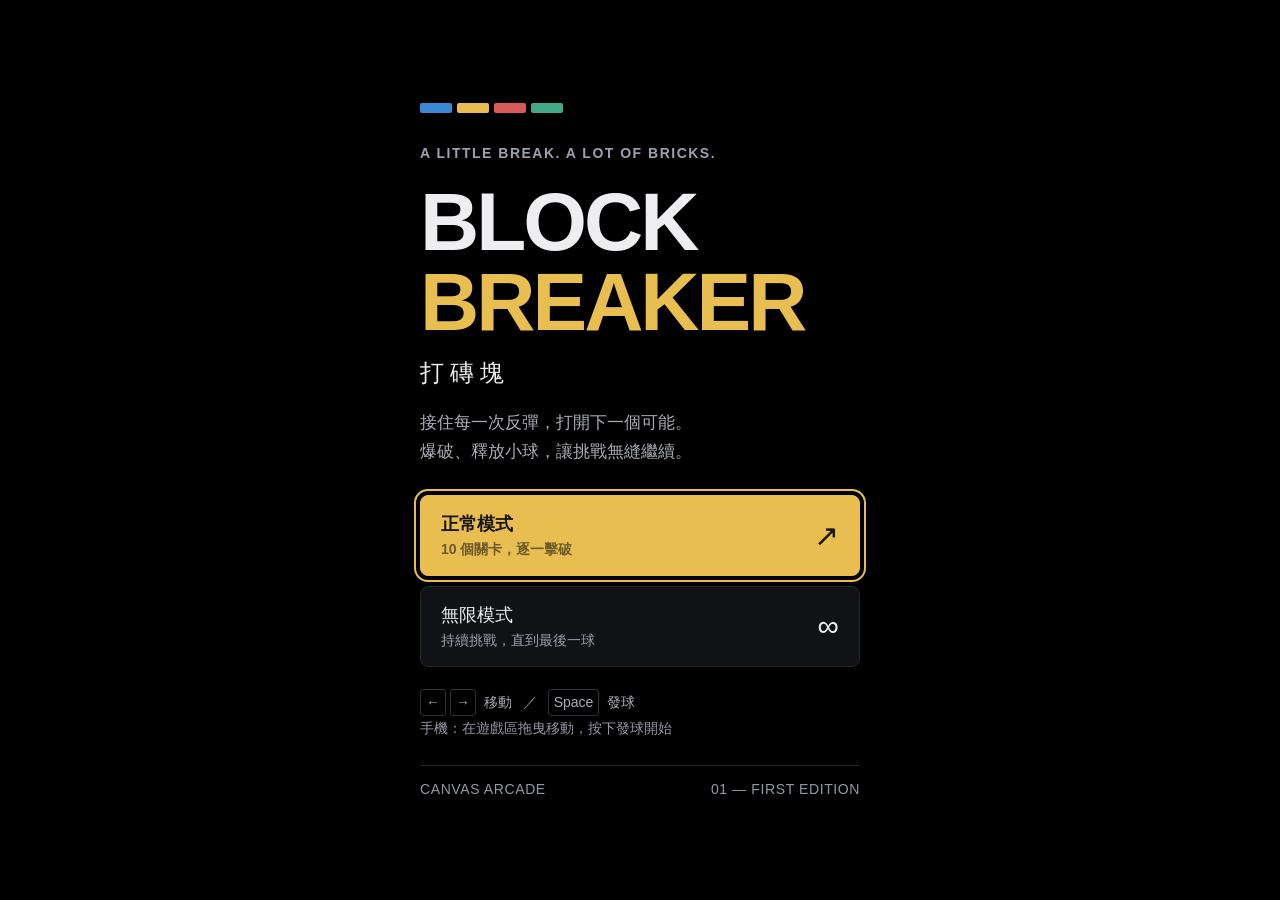
==== index.html @ 672cda95 "first commit" ====
<!doctype html>
<html lang="zh-Hant">
<head>
  <meta charset="utf-8">
  <meta name="viewport" content="width=device-width, initial-scale=1, viewport-fit=cover">
  <meta name="theme-color" content="#000000">
  <link rel="icon" href="data:image/svg+xml,%3Csvg xmlns='http://www.w3.org/2000/svg' viewBox='0 0 32 32'%3E%3Cpath fill='%233989D4' d='M2 5h12v9H2z'/%3E%3Cpath fill='%23E8BE50' d='M18 5h12v9H18z'/%3E%3Cpath fill='%23D85B59' d='M2 18h12v9H2z'/%3E%3Cpath fill='%2342A987' d='M18 18h12v9H18z'/%3E%3C/svg%3E">
  <title>Block Breaker｜打磚塊</title>
  <link rel="stylesheet" href="style.css">
</head>
<body>
  <main class="app">
    <section id="home" class="home" aria-labelledby="home-title">
      <div class="brand-mark" aria-hidden="true"><i></i><i></i><i></i><i></i></div>
      <p class="eyebrow">A LITTLE BREAK. A LOT OF BRICKS.</p>
      <h1 id="home-title">BLOCK<br><span>BREAKER</span><b>打磚塊</b></h1>
      <p class="intro">接住每一次反彈，打開下一個可能。<br>爆破、釋放小球，讓挑戰無縫繼續。</p>
      <div class="mode-buttons">
        <button id="normal-mode" class="mode primary"><span>正常模式<small>10 個關卡，逐一擊破</small></span><span aria-hidden="true">↗</span></button>
        <button id="infinite-mode" class="mode"><span>無限模式<small>持續挑戰，直到最後一球</small></span><span aria-hidden="true">∞</span></button>
      </div>
      <p class="home-controls"><kbd>←</kbd><kbd>→</kbd> 移動 <span>／</span> <kbd>Space</kbd> 發球<br><span class="touch-hint">手機：在遊戲區拖曳移動，按下發球開始</span></p>
      <div class="home-footer"><span>CANVAS ARCADE</span><span>01 — FIRST EDITION</span></div>
    </section>

    <section id="game-screen" class="game-screen" hidden aria-label="遊戲">
      <header class="game-header">
        <div class="wordmark">BLOCK BREAKER<span id="mode-label">正常模式</span></div>
        <button id="pause-button" class="icon-button" aria-label="暫停遊戲" title="暫停（Esc）">Ⅱ</button>
      </header>
      <div class="hud" aria-live="off">
        <div><span class="hud-label">關卡</span><strong id="level-value">01 <small>/ 10</small></strong></div>
        <div class="score-cell"><span class="hud-label">分數</span><strong id="score-value">000000</strong></div>
        <div class="lives-cell"><span class="hud-label">生命</span><strong id="lives-value" aria-label="3 條生命">● ● ●</strong></div>
      </div>
      <div id="board-wrap" class="board-wrap">
        <canvas id="game-canvas" width="480" height="640" tabindex="0" aria-label="打磚塊遊戲區。方向鍵移動、空白鍵發球、Esc 暫停；觸控拖曳移動。"></canvas>
        <div id="overlay" class="overlay" hidden>
          <div class="dialog" role="dialog" aria-modal="true" aria-labelledby="dialog-title" aria-describedby="dialog-description">
            <p id="dialog-tag" class="eyebrow">TAKE A BREATH</p>
            <h2 id="dialog-title">遊戲暫停</h2>
            <p id="dialog-description"></p>
            <dl id="result-stats" class="result-stats" hidden></dl>
            <div id="dialog-actions" class="dialog-actions"></div>
          </div>
        </div>
      </div>
      <footer class="game-footer">
        <div id="effects" class="effects" aria-label="生效中的道具"><span>準備好下一次反彈</span></div>
        <button id="launch-button" class="launch-button">發球 <span>SPACE ↗</span></button>
      </footer>
      <p id="status" class="sr-only" role="status" aria-live="polite"></p>
    </section>
  </main>
  <!-- Classic scripts support both file:// and HTTP. Keep dependency order. -->
  <script defer src="js/config.js"></script>
  <script defer src="js/levels.js"></script>
  <script defer src="js/powerups.js"></script>
  <script defer src="js/bricks.js"></script>
  <script defer src="js/physics.js"></script>
  <script defer src="js/game.js"></script>
  <script defer src="js/renderer.js"></script>
  <script defer src="js/input.js"></script>
  <script defer src="js/ui.js"></script>
  <script defer src="js/main.js"></script>
</body>
</html>
---- style.css ----
:root {
  color-scheme: dark; font-family: "Segoe UI", "Noto Sans TC", Arial, sans-serif;
  color: #eeeef0; background: #000; --muted: #9ba1ad; --line: #25272c; --yellow: #e8be50;
  /* Adjust the overall interface here. Canvas text lives in CONFIG.visuals.fonts. */
  --font-scale: 1;
  --font-small: calc(14px * var(--font-scale));
  --font-body: calc(17px * var(--font-scale));
  --font-button: calc(18px * var(--font-scale));
  --font-brand: calc(18px * var(--font-scale));
  --font-hud: calc(30px * var(--font-scale));
  --font-hud-secondary: calc(18px * var(--font-scale));
  --font-hud-compact: calc(24px * var(--font-scale));
  --font-dialog-title: calc(32px * var(--font-scale));
  --font-home-title: clamp(calc(56px * var(--font-scale)), calc(10vw * var(--font-scale)), calc(82px * var(--font-scale)));
}
* { box-sizing: border-box; }
body { margin: 0; overflow: hidden; overscroll-behavior: none; }
button { font: inherit; color: inherit; cursor: pointer; border: 1px solid var(--line); background: #111216; border-radius: 8px; transition: background .16s, border-color .16s; }
button:hover { background: #1d1f25; border-color: #555b68; }
button:focus-visible, canvas:focus-visible { outline: 2px solid var(--yellow); outline-offset: 4px; }
button:disabled { cursor: default; opacity: .45; }
button[hidden], [hidden] { display: none !important; }
.app { height: 100vh; height: 100dvh; display: grid; place-items: center; padding: max(16px, env(safe-area-inset-top)) max(16px, env(safe-area-inset-right)) max(16px, env(safe-area-inset-bottom)) max(16px, env(safe-area-inset-left)); }
.home { width: min(440px, 100%); }
.brand-mark { display: flex; gap: 5px; margin-bottom: 32px; }
.brand-mark i { height: 10px; width: 32px; border-radius: 2px; background: #3989d4; }
.brand-mark i:nth-child(2) { background: #e8be50; }
.brand-mark i:nth-child(3) { background: #d85b59; }
.brand-mark i:nth-child(4) { background: #42a987; }
.eyebrow { color: var(--muted); font-size: var(--font-small); letter-spacing: 1.5px; font-weight: 600; margin: 0; }
h1 { font-size: var(--font-home-title); letter-spacing: -3px; line-height: .98; font-weight: 800; margin: 21px 0 25px; }
h1 > span { color: var(--yellow); }
h1 > b { display: block; font-size: var(--font-hud-compact); font-weight: 500; letter-spacing: 6px; margin-top: 18px; }
.intro { color: #a9adb5; font-size: var(--font-body); line-height: 1.7; margin: 0 0 28px; }
.mode-buttons { display: grid; gap: 10px; }
.mode { display: flex; align-items: center; justify-content: space-between; padding: 16px 20px; text-align: left; font-size: var(--font-button); }
.mode small { display: block; font-size: var(--font-small); color: var(--muted); margin-top: 5px; }
.mode > span:last-child { font-size: var(--font-hud); font-weight: 400; }
.primary { background: var(--yellow); color: #17140c; border-color: var(--yellow); font-weight: 650; }
.primary:hover { background: #f0ca64; border-color: #f0ca64; }
.primary small { color: #6b5a2e; }
.home-controls { color: #a9adb5; line-height: 1.8; font-size: var(--font-small); margin: 22px 0 0; }
.home-controls > span { color: #9299a5; margin: 0 7px; }
.home-controls .touch-hint { margin: 0; }
kbd { display: inline-block; min-width: 26px; padding: 0 5px; text-align: center; font-size: var(--font-small); font-family: inherit; border: 1px solid #2e3138; border-radius: 3px; margin-right: 4px; }
.home-footer { border-top: 1px solid var(--line); padding-top: 15px; margin-top: 24px; display: flex; justify-content: space-between; gap: 8px; color: #9299a5; font-size: var(--font-small); letter-spacing: .6px; }
.game-screen { width: min(480px, 100%, calc((100dvh - 236px - env(safe-area-inset-top) - env(safe-area-inset-bottom)) * .75)); container-type: inline-size; }
.game-header { height: 44px; display: flex; justify-content: space-between; align-items: center; gap: 10px; margin-bottom: 14px; }
.wordmark { font-size: var(--font-brand); letter-spacing: 1px; font-weight: 750; }
.wordmark span { font-size: var(--font-small); letter-spacing: 0; font-weight: 400; color: var(--muted); margin-left: 10px; }
.icon-button { flex: 0 0 42px; width: 42px; height: 42px; font-size: var(--font-hud-compact); }
.hud { display: grid; grid-template-columns: auto minmax(0, 1fr) auto; gap: 12px; margin-bottom: 14px; }
.hud-label { font-size: var(--font-small); display: block; color: var(--muted); margin-bottom: 6px; }
.hud strong { font-size: var(--font-hud); font-variant-numeric: tabular-nums; font-weight: 550; letter-spacing: .3px; white-space: nowrap; }
.hud small { font-size: var(--font-hud-secondary); color: #949ba7; font-weight: 400; }
.score-cell { text-align: center; }
.lives-cell { text-align: right; }
.lives-cell strong { color: var(--yellow); font-size: var(--font-hud-secondary); letter-spacing: 1px; line-height: 36px; }
.board-wrap { width: 100%; aspect-ratio: 3 / 4; position: relative; border: 1px solid var(--line); border-radius: 10px; overflow: hidden; background: #000; }
canvas { width: 100%; height: 100%; display: block; touch-action: none; }
.game-footer { display: flex; align-items: center; justify-content: space-between; min-height: 64px; gap: 8px; }
.effects { display: flex; align-items: center; flex-wrap: wrap; gap: 5px; color: #a0a7b3; font-size: var(--font-small); }
.effect-chip { border: 1px solid #303844; padding: 4px 6px; border-radius: 4px; color: #b7cbdc; font-variant-numeric: tabular-nums; }
.effect-chip.negative { color: #dfa3a0; border-color: #493130; }
.launch-button { padding: 10px 14px; background: var(--yellow); color: #17140c; border-color: var(--yellow); font-size: var(--font-button); white-space: nowrap; }
.launch-button:hover { background: #f0ca64; }
.launch-button span { font-size: var(--font-small); margin-left: 8px; color: #6b5a2e; }
.overlay { position: absolute; inset: 0; background: #000c; display: grid; place-items: center; padding: 20px; }
.dialog { width: min(360px, 100%); max-height: 100%; overflow-y: auto; text-align: center; padding: 25px 22px; border: 1px solid #35383f; border-radius: 12px; background: #0c0d10; }
.dialog .eyebrow { font-size: var(--font-small); letter-spacing: 1.5px; }
.dialog h2 { font-size: var(--font-dialog-title); font-weight: 550; margin: 16px 0 12px; }
.dialog > p:not(.eyebrow) { color: #a3aab5; font-size: var(--font-body); line-height: 1.6; }
.dialog-actions { display: grid; gap: 8px; margin-top: 22px; }
.dialog-actions button { padding: 11px; font-size: var(--font-button); }
.result-stats { margin: 23px 0; text-align: left; display: grid; grid-template-columns: 1fr auto; gap: 13px; font-size: var(--font-body); }
.result-stats dt { color: #8e95a0; }
.result-stats dd { margin: 0; font-variant-numeric: tabular-nums; }
.sr-only { position: absolute; width: 1px; height: 1px; padding: 0; margin: -1px; overflow: hidden; clip: rect(0,0,0,0); white-space: nowrap; border: 0; }
@media (max-height: 720px) { .brand-mark { margin-bottom: 12px; } h1 { font-size: calc(56px * var(--font-scale)); margin: 12px 0 16px; } h1 > b { margin-top: 12px; } .intro { margin-bottom: 14px; } .mode { padding: 10px 14px; } .home-controls { margin-top: 12px; } .home-footer { margin-top: 12px; padding-top: 10px; } }
@media (max-width: 400px) { .app { padding-left: 12px; padding-right: 12px; } }
@container (max-width: 350px) {
  .wordmark { font-size: calc(16px * var(--font-scale)); letter-spacing: .6px; }
  .wordmark span { display: block; margin: 3px 0 0; }
  .hud { gap: 8px; }
  .hud strong { font-size: var(--font-hud-compact); }
  .hud small { font-size: calc(16px * var(--font-scale)); }
  .lives-cell strong { font-size: calc(16px * var(--font-scale)); letter-spacing: 0; line-height: 29px; }
  .launch-button span { display: none; }
  .overlay { position: fixed; z-index: 10; inset: 12px; padding: 10px; }
  .dialog { padding: 16px; }
}
@media (max-height: 520px) {
  .home { max-width: 560px; }
  .brand-mark, .home-footer, .intro, .home-controls { display: none; }
  .mode-buttons { grid-template-columns: 1fr 1fr; }
  .dialog { padding: 12px; }
  .dialog-actions { margin-top: 12px; gap: 6px; }
  .dialog-actions button { padding: 8px; }
  .dialog h2 { margin: 8px 0; }
  .result-stats { margin: 12px 0; gap: 6px; }
}
@media (max-height: 520px) and (orientation: landscape) {
  .game-screen { width: min(740px, 100%); display: grid; grid-template-columns: minmax(0, 1fr) calc((100dvh - 64px) * .75); grid-template-rows: auto 1fr auto; gap: 16px 24px; }
  .game-header { grid-column: 1; margin-bottom: 0; }
  .hud { grid-column: 1; align-self: start; margin-bottom: 0; }
  .board-wrap { grid-column: 2; grid-row: 1 / 4; }
  .game-footer { grid-column: 1; align-self: end; }
  .wordmark span { display: block; margin: 3px 0 0; }
  .overlay { position: fixed; z-index: 10; inset: 12px; }
}
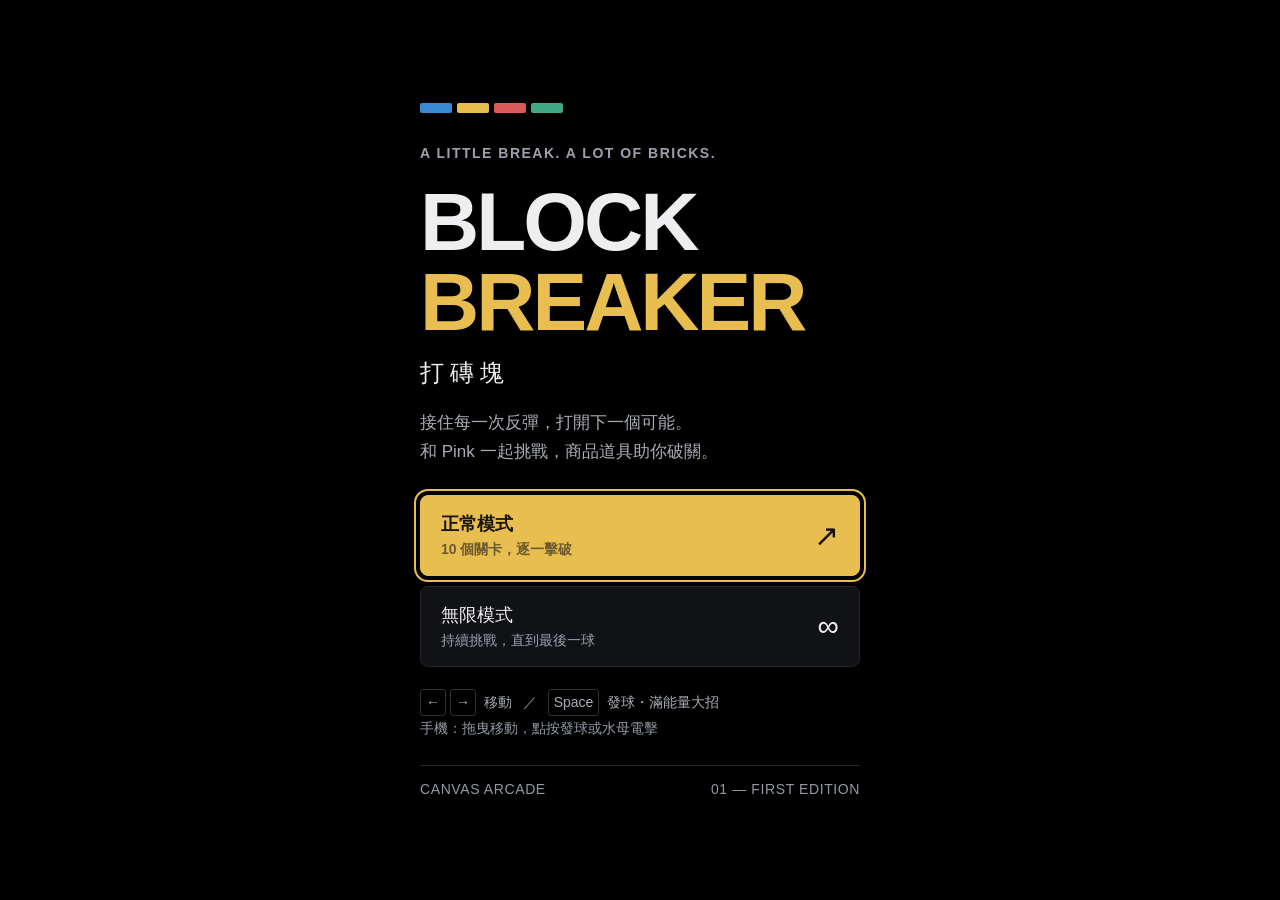
==== commit 9e36fbcf: "公司版本" ====
--- a/index.html
+++ b/index.html
@@ -14,12 +14,12 @@
       <div class="brand-mark" aria-hidden="true"><i></i><i></i><i></i><i></i></div>
       <p class="eyebrow">A LITTLE BREAK. A LOT OF BRICKS.</p>
       <h1 id="home-title">BLOCK<br><span>BREAKER</span><b>打磚塊</b></h1>
-      <p class="intro">接住每一次反彈，打開下一個可能。<br>爆破、釋放小球，讓挑戰無縫繼續。</p>
+      <p class="intro">接住每一次反彈，打開下一個可能。<br>和 Pink 一起挑戰，商品道具助你破關。</p>
       <div class="mode-buttons">
         <button id="normal-mode" class="mode primary"><span>正常模式<small>10 個關卡，逐一擊破</small></span><span aria-hidden="true">↗</span></button>
         <button id="infinite-mode" class="mode"><span>無限模式<small>持續挑戰，直到最後一球</small></span><span aria-hidden="true">∞</span></button>
       </div>
-      <p class="home-controls"><kbd>←</kbd><kbd>→</kbd> 移動 <span>／</span> <kbd>Space</kbd> 發球<br><span class="touch-hint">手機：在遊戲區拖曳移動，按下發球開始</span></p>
+      <p class="home-controls"><kbd>←</kbd><kbd>→</kbd> 移動 <span>／</span> <kbd>Space</kbd> 發球・滿能量大招<br><span class="touch-hint">手機：拖曳移動，點按發球或水母電擊</span></p>
       <div class="home-footer"><span>CANVAS ARCADE</span><span>01 — FIRST EDITION</span></div>
     </section>
 
@@ -33,8 +33,10 @@
         <div class="score-cell"><span class="hud-label">分數</span><strong id="score-value">000000</strong></div>
         <div class="lives-cell"><span class="hud-label">生命</span><strong id="lives-value" aria-label="3 條生命">● ● ●</strong></div>
       </div>
+      <div class="play-layout">
       <div id="board-wrap" class="board-wrap">
-        <canvas id="game-canvas" width="480" height="640" tabindex="0" aria-label="打磚塊遊戲區。方向鍵移動、空白鍵發球、Esc 暫停；觸控拖曳移動。"></canvas>
+        <canvas id="game-canvas" width="480" height="640" tabindex="0" aria-label="打磚塊遊戲區。方向鍵移動、空白鍵發球或滿能量時發動水母電擊、Esc 暫停；觸控拖曳移動。"></canvas>
+        <div id="pickup-toast" class="pickup-toast" hidden aria-hidden="true"><span id="pickup-text"></span></div>
         <div id="overlay" class="overlay" hidden>
           <div class="dialog" role="dialog" aria-modal="true" aria-labelledby="dialog-title" aria-describedby="dialog-description">
             <p id="dialog-tag" class="eyebrow">TAKE A BREATH</p>
@@ -42,8 +44,25 @@
             <p id="dialog-description"></p>
             <dl id="result-stats" class="result-stats" hidden></dl>
             <div id="dialog-actions" class="dialog-actions"></div>
+            <a id="result-product-link" class="result-product-link primary" href="products.html" target="_blank" rel="noopener noreferrer" title="另開分頁查看商品與遊戲效果" hidden>了解這些獎勵道具</a>
           </div>
         </div>
+      </div>
+      <aside id="companion" class="companion" data-mood="idle" aria-label="Pink 水母應援區">
+        <div class="companion-heading"><span class="companion-dot" aria-hidden="true"></span>應援夥伴 <strong>PINK</strong></div>
+        <div class="companion-stage" aria-hidden="true">
+          <div class="companion-halo"></div>
+          <div class="companion-float"><img id="companion-image" class="companion-image" src="assets/pink/pink-idle.png" alt="" width="1024" height="1024" draggable="false"></div>
+          <span class="companion-spark spark-one">✦</span><span class="companion-spark spark-two">✦</span>
+        </div>
+        <div class="companion-copy"><p id="companion-message" class="companion-message">準備好了嗎？一起加油！</p><p class="companion-caption">每一次反彈，都陪著你。</p></div>
+        <div class="ultimate-panel">
+          <div class="energy-heading"><span class="energy-label">水母能量</span><strong id="energy-value">0 / 25</strong></div>
+          <div id="energy-meter" class="energy-meter" role="progressbar" aria-label="水母大招能量" aria-valuemin="0" aria-valuemax="25" aria-valuenow="0"><span id="energy-fill" class="energy-fill"></span></div>
+          <p id="ultimate-status" class="ultimate-status">回擊＋1・商品＋5</p>
+          <button id="ultimate-button" class="ultimate-button" disabled><span>水母電擊</span><small class="ultimate-key">SPACE</small></button>
+        </div>
+      </aside>
       </div>
       <footer class="game-footer">
         <div id="effects" class="effects" aria-label="生效中的道具"><span>準備好下一次反彈</span></div>
@@ -53,14 +72,17 @@
     </section>
   </main>
   <!-- Classic scripts support both file:// and HTTP. Keep dependency order. -->
+  <script defer src="js/control-selection.js"></script>
   <script defer src="js/config.js"></script>
   <script defer src="js/levels.js"></script>
   <script defer src="js/powerups.js"></script>
   <script defer src="js/bricks.js"></script>
   <script defer src="js/physics.js"></script>
+  <script defer src="js/ultimate.js"></script>
   <script defer src="js/game.js"></script>
   <script defer src="js/renderer.js"></script>
   <script defer src="js/input.js"></script>
+  <script defer src="js/companion.js"></script>
   <script defer src="js/ui.js"></script>
   <script defer src="js/main.js"></script>
 </body>
--- a/style.css
+++ b/style.css
@@ -15,9 +15,10 @@
 }
 * { box-sizing: border-box; }
 body { margin: 0; overflow: hidden; overscroll-behavior: none; }
-button { font: inherit; color: inherit; cursor: pointer; border: 1px solid var(--line); background: #111216; border-radius: 8px; transition: background .16s, border-color .16s; }
-button:hover { background: #1d1f25; border-color: #555b68; }
-button:focus-visible, canvas:focus-visible { outline: 2px solid var(--yellow); outline-offset: 4px; }
+button { font: inherit; color: inherit; cursor: pointer; border: 1px solid var(--line); background: #111216; border-radius: 8px; }
+/* Focus is the single selection shared by mouse, touch and keyboard. */
+button:not(:disabled):focus, .dialog-actions .result-product-link:focus { background: var(--yellow); color: #17140c; border-color: var(--yellow); }
+button:focus-visible, canvas:focus-visible, .result-product-link:focus-visible { outline: 2px solid var(--yellow); outline-offset: 4px; }
 button:disabled { cursor: default; opacity: .45; }
 button[hidden], [hidden] { display: none !important; }
 .app { height: 100vh; height: 100dvh; display: grid; place-items: center; padding: max(16px, env(safe-area-inset-top)) max(16px, env(safe-area-inset-right)) max(16px, env(safe-area-inset-bottom)) max(16px, env(safe-area-inset-left)); }
@@ -36,15 +37,48 @@
 .mode { display: flex; align-items: center; justify-content: space-between; padding: 16px 20px; text-align: left; font-size: var(--font-button); }
 .mode small { display: block; font-size: var(--font-small); color: var(--muted); margin-top: 5px; }
 .mode > span:last-child { font-size: var(--font-hud); font-weight: 400; }
-.primary { background: var(--yellow); color: #17140c; border-color: var(--yellow); font-weight: 650; }
-.primary:hover { background: #f0ca64; border-color: #f0ca64; }
-.primary small { color: #6b5a2e; }
+.primary { font-weight: 650; }
+.mode:focus small { color: #6b5a2e; }
 .home-controls { color: #a9adb5; line-height: 1.8; font-size: var(--font-small); margin: 22px 0 0; }
 .home-controls > span { color: #9299a5; margin: 0 7px; }
 .home-controls .touch-hint { margin: 0; }
 kbd { display: inline-block; min-width: 26px; padding: 0 5px; text-align: center; font-size: var(--font-small); font-family: inherit; border: 1px solid #2e3138; border-radius: 3px; margin-right: 4px; }
 .home-footer { border-top: 1px solid var(--line); padding-top: 15px; margin-top: 24px; display: flex; justify-content: space-between; gap: 8px; color: #9299a5; font-size: var(--font-small); letter-spacing: .6px; }
-.game-screen { width: min(480px, 100%, calc((100dvh - 236px - env(safe-area-inset-top) - env(safe-area-inset-bottom)) * .75)); container-type: inline-size; }
+.game-screen { width: min(740px, 100%, calc((100dvh - 236px - env(safe-area-inset-top) - env(safe-area-inset-bottom)) * .75 + 240px)); container-type: inline-size; }
+.game-screen > .game-header, .game-screen > .hud, .game-screen > .game-footer { width: calc(100% - 240px); }
+.play-layout { display: grid; grid-template-columns: minmax(0, 1fr) 220px; gap: 20px; align-items: center; }
+.companion { position: relative; padding: 24px 12px; border: 1px solid #422736; border-radius: 18px; background: linear-gradient(160deg, #23121e, #100e17 75%); text-align: center; }
+.companion-heading { color: #e9b8d0; font-size: 12px; letter-spacing: 1px; }
+.companion-heading strong { margin-left: 8px; font-weight: 600; }
+.companion-dot { display: inline-block; width: 6px; height: 6px; margin-right: 6px; border-radius: 50%; background: #ff88bd; box-shadow: 0 0 10px #ff88bd66; }
+.companion-stage { position: relative; margin: 20px -4px 12px; aspect-ratio: 1; }
+.companion-halo { position: absolute; inset: 10%; border-radius: 50%; background: radial-gradient(circle, #fd64aa26, #fd64aa00 70%); }
+.companion-float { position: relative; width: 100%; height: 100%; animation: pink-float 3.6s ease-in-out infinite; }
+.companion-image { display: block; width: 100%; height: 100%; object-fit: contain; user-select: none; -webkit-user-drag: none; }
+.companion-message { min-height: 3em; margin: 0; color: #ffe4ef; font-size: 16px; line-height: 1.6; text-wrap: balance; }
+.companion-caption { margin: 12px 0 0; color: #b99bab; font-size: 12px; line-height: 1.6; }
+.companion-spark { position: absolute; color: #ffcbdc; opacity: 0; pointer-events: none; }
+.spark-one { top: 8%; left: 8%; font-size: 24px; }
+.spark-two { top: 26%; right: 4%; font-size: 16px; }
+.companion[data-mood="cheer"] .companion-image { animation: pink-cheer .65s ease-in-out 2; }
+.companion[data-mood="cheer"] .companion-spark { animation: pink-spark 1.2s ease-in-out infinite; }
+.companion[data-mood="cheer"] .spark-two { animation-delay: .3s; }
+.companion[data-mood="oops"] .companion-image { animation: pink-oops .65s ease-out; }
+.companion[data-paused="true"] *, .companion[data-paused="true"] *::before { animation-play-state: paused !important; }
+@keyframes pink-float { 0%, 100% { transform: translateY(3px); } 50% { transform: translateY(-5px); } }
+@keyframes pink-cheer { 0%, 100% { transform: translateY(0) rotate(0); } 35% { transform: translateY(-10px) rotate(-4deg); } 70% { transform: translateY(-4px) rotate(4deg); } }
+@keyframes pink-oops { 0%, 100% { transform: translateX(0); } 25% { transform: translateX(-5px) rotate(-3deg); } 55% { transform: translateX(5px) rotate(3deg); } }
+@keyframes pink-spark { 0%, 100% { opacity: 0; transform: scale(.6); } 45% { opacity: .85; transform: scale(1); } }
+@media (prefers-reduced-motion: reduce) { .companion * { animation: none !important; } }
+@media (max-width: 620px) {
+  .game-screen { width: min(480px, 100%, calc((100dvh - 312px - env(safe-area-inset-top) - env(safe-area-inset-bottom)) * .75)); }
+  .game-screen > .game-header, .game-screen > .hud, .game-screen > .game-footer { width: 100%; }
+  .play-layout { display: flex; flex-direction: column-reverse; gap: 12px; }
+  .companion { display: flex; align-items: center; width: 100%; height: 64px; padding: 4px 10px; border-radius: 10px; gap: 8px; text-align: left; }
+  .companion-heading, .companion-caption { display: none; }
+  .companion-stage { flex: 0 0 56px; height: 56px; margin: 0; }
+  .companion-message { min-height: 0; font-size: 13px; }
+}
 .game-header { height: 44px; display: flex; justify-content: space-between; align-items: center; gap: 10px; margin-bottom: 14px; }
 .wordmark { font-size: var(--font-brand); letter-spacing: 1px; font-weight: 750; }
 .wordmark span { font-size: var(--font-small); letter-spacing: 0; font-weight: 400; color: var(--muted); margin-left: 10px; }
@@ -62,16 +96,20 @@
 .effects { display: flex; align-items: center; flex-wrap: wrap; gap: 5px; color: #a0a7b3; font-size: var(--font-small); }
 .effect-chip { border: 1px solid #303844; padding: 4px 6px; border-radius: 4px; color: #b7cbdc; font-variant-numeric: tabular-nums; }
 .effect-chip.negative { color: #dfa3a0; border-color: #493130; }
-.launch-button { padding: 10px 14px; background: var(--yellow); color: #17140c; border-color: var(--yellow); font-size: var(--font-button); white-space: nowrap; }
-.launch-button:hover { background: #f0ca64; }
-.launch-button span { font-size: var(--font-small); margin-left: 8px; color: #6b5a2e; }
+.launch-button { padding: 10px 14px; font-size: var(--font-button); white-space: nowrap; }
+.launch-button span { font-size: var(--font-small); margin-left: 8px; color: var(--muted); }
+.launch-button:focus span { color: #6b5a2e; }
 .overlay { position: absolute; inset: 0; background: #000c; display: grid; place-items: center; padding: 20px; }
+.pickup-toast { position: absolute; z-index: 1; top: 45px; left: 50%; transform: translateX(-50%); max-width: calc(100% - 20px); padding: 9px 14px; border: 1px solid #517e70; border-radius: 8px; background: #10251fed; color: #d3f6e6; font-size: 15px; line-height: 1.4; text-align: center; pointer-events: none; }
+.pickup-toast.negative { border-color: #8a5354; background: #2d171aed; color: #ffd5d1; }
+.overlay { z-index: 2; }
 .dialog { width: min(360px, 100%); max-height: 100%; overflow-y: auto; text-align: center; padding: 25px 22px; border: 1px solid #35383f; border-radius: 12px; background: #0c0d10; }
 .dialog .eyebrow { font-size: var(--font-small); letter-spacing: 1.5px; }
 .dialog h2 { font-size: var(--font-dialog-title); font-weight: 550; margin: 16px 0 12px; }
 .dialog > p:not(.eyebrow) { color: #a3aab5; font-size: var(--font-body); line-height: 1.6; }
 .dialog-actions { display: grid; gap: 8px; margin-top: 22px; }
 .dialog-actions button { padding: 11px; font-size: var(--font-button); }
+.dialog-actions .result-product-link { display: block; padding: 11px; border: 1px solid var(--line); background: #111216; color: inherit; border-radius: 8px; font: inherit; font-size: var(--font-button); font-weight: 650; text-decoration: none; }
 .result-stats { margin: 23px 0; text-align: left; display: grid; grid-template-columns: 1fr auto; gap: 13px; font-size: var(--font-body); }
 .result-stats dt { color: #8e95a0; }
 .result-stats dd { margin: 0; font-variant-numeric: tabular-nums; }
@@ -95,12 +133,24 @@
   .mode-buttons { grid-template-columns: 1fr 1fr; }
   .dialog { padding: 12px; }
   .dialog-actions { margin-top: 12px; gap: 6px; }
-  .dialog-actions button { padding: 8px; }
+  .dialog-actions button, .dialog-actions .result-product-link { padding: 8px; }
   .dialog h2 { margin: 8px 0; }
   .result-stats { margin: 12px 0; gap: 6px; }
 }
 @media (max-height: 520px) and (orientation: landscape) {
-  .game-screen { width: min(740px, 100%); display: grid; grid-template-columns: minmax(0, 1fr) calc((100dvh - 64px) * .75); grid-template-rows: auto 1fr auto; gap: 16px 24px; }
+  .game-screen { width: min(900px, 100%); display: grid; grid-template-columns: minmax(140px, 1fr) calc((100dvh - 64px) * .75) 112px; grid-template-rows: auto 1fr auto; gap: 12px; }
+  .game-screen > .game-header, .game-screen > .hud, .game-screen > .game-footer { width: 100%; }
+  .play-layout { display: contents; }
+  .companion { grid-column: 3; grid-row: 1 / 4; display: block; align-self: center; height: auto; padding: 14px 6px; }
+  .companion-heading { display: block; font-size: 10px; letter-spacing: 0; }
+  .companion-heading strong { margin-left: 4px; }
+  .companion-stage { height: auto; margin: 12px 0; }
+  .companion-message { min-height: 0; font-size: 13px; }
+  .companion-caption { display: none; }
+  .hud { gap: 6px; }
+  .hud strong { font-size: var(--font-hud-compact); }
+  .hud small, .lives-cell strong { font-size: 14px; }
+  .launch-button span { display: none; }
   .game-header { grid-column: 1; margin-bottom: 0; }
   .hud { grid-column: 1; align-self: start; margin-bottom: 0; }
   .board-wrap { grid-column: 2; grid-row: 1 / 4; }
@@ -108,3 +158,60 @@
   .wordmark span { display: block; margin: 3px 0 0; }
   .overlay { position: fixed; z-index: 10; inset: 12px; }
 }
+
+/* Pink's skill controls stay beside the board, with a compact touch layout. */
+.companion-stage { height: clamp(64px, calc(100dvh - 570px), 196px); aspect-ratio: auto; }
+.ultimate-panel { margin-top: 18px; padding-top: 16px; border-top: 1px solid #493044; text-align: left; }
+.energy-heading { display: flex; align-items: center; justify-content: space-between; gap: 6px; font-size: 12px; color: #c6acbf; }
+.energy-heading strong { color: #f8d5eb; font-weight: 600; font-variant-numeric: tabular-nums; white-space: nowrap; }
+.energy-meter { height: 9px; margin-top: 8px; border-radius: 8px; overflow: hidden; background: #352335; border: 1px solid #543449; }
+.energy-fill { display: block; width: 0; height: 100%; border-radius: inherit; background: linear-gradient(90deg, #e6559d, #ffb5de); transition: width .18s ease; }
+.ultimate-status { margin: 9px 0; min-height: 2.8em; color: #c8a8bf; font-size: 12px; line-height: 1.4; }
+.ultimate-button { display: flex; width: 100%; align-items: center; justify-content: space-between; gap: 5px; padding: 10px; font-size: 14px; white-space: nowrap; }
+.ultimate-key { font-size: 10px; letter-spacing: .6px; opacity: .75; }
+.companion[data-ready="true"] .energy-fill { background: linear-gradient(90deg, #fa65ba, #ffe3ac); }
+.companion[data-ready="true"] .ultimate-button:not(:disabled) { font-weight: 650; animation: pink-ready 2.4s ease-in-out infinite; }
+.companion[data-mood="cast"] .companion-image { animation: pink-cast .9s ease-in-out infinite; }
+.companion[data-mood="cast"] .companion-halo { background: radial-gradient(circle, #ff82d55e, #be7bff00 72%); }
+.companion[data-mood="cast"] .companion-spark { opacity: .8; color: #f8caff; }
+@keyframes pink-ready { 0%, 100% { box-shadow: 0 0 0 #ff84ce00; } 50% { box-shadow: 0 0 14px #ff84ce35; } }
+@keyframes pink-cast { 0%, 100% { transform: translateY(-3px) scale(1.01); } 50% { transform: translateY(-7px) scale(1.04); } }
+@media (max-height: 740px) and (min-width: 621px) {
+  .companion { padding: 16px 12px; }
+  .companion-caption { display: none; }
+  .companion-stage { margin-top: 12px; margin-bottom: 8px; }
+  .companion-message { min-height: 0; font-size: 14px; }
+  .ultimate-panel { margin-top: 12px; padding-top: 12px; }
+  .ultimate-status { min-height: 0; }
+}
+@media (max-width: 620px) {
+  .game-screen { width: min(480px, 100%, calc((100dvh - 336px - env(safe-area-inset-top) - env(safe-area-inset-bottom)) * .75)); }
+  .companion { display: grid; grid-template-columns: 56px minmax(0, 1fr); height: 88px; padding: 6px 10px; gap: 4px 8px; }
+  .companion-stage { grid-column: 1; grid-row: 1 / 3; width: 56px; height: 64px; margin: 0; }
+  .companion-copy { grid-column: 2; grid-row: 1; }
+  .companion-message { font-size: 12px; line-height: 1.4; }
+  .ultimate-panel { grid-column: 2; grid-row: 2; display: grid; grid-template-columns: minmax(0, 1fr) auto; gap: 3px 6px; margin: 0; padding: 0; border: 0; }
+  .energy-heading { grid-column: 1; grid-row: 1; font-size: 10px; }
+  .energy-label, .ultimate-status, .ultimate-key { display: none; }
+  .energy-meter { grid-column: 1; grid-row: 2; height: 6px; margin: 0; }
+  .ultimate-button { grid-column: 2; grid-row: 1 / 3; align-self: center; justify-content: center; width: auto; padding: 7px 6px; font-size: 11px; }
+}
+@media (max-height: 520px) and (orientation: landscape) {
+  .game-screen { width: min(900px, 100%); }
+  .companion { display: block; height: auto; padding: 12px 6px; }
+  .companion-heading { display: none; }
+  .companion-stage { width: 100%; height: 64px; margin: 0 0 8px; }
+  .companion-message { font-size: 11px; line-height: 1.4; }
+  .ultimate-panel { display: block; margin-top: 8px; padding-top: 8px; border-top: 1px solid #493044; }
+  .energy-heading { font-size: 10px; }
+  .energy-label { display: inline; }
+  .energy-meter { margin-top: 6px; height: 6px; }
+  .ultimate-status, .ultimate-key { display: none; }
+  .ultimate-button { width: 100%; margin-top: 8px; padding: 7px 4px; font-size: 12px; justify-content: center; }
+}
+@media (prefers-reduced-motion: reduce) { .energy-fill { transition: none; } }
+@container (max-width: 240px) {
+  .energy-heading { font-size: 9px; }
+  .ultimate-button { padding: 7px 4px; font-size: 10px; }
+  .companion-message { font-size: 11px; }
+}
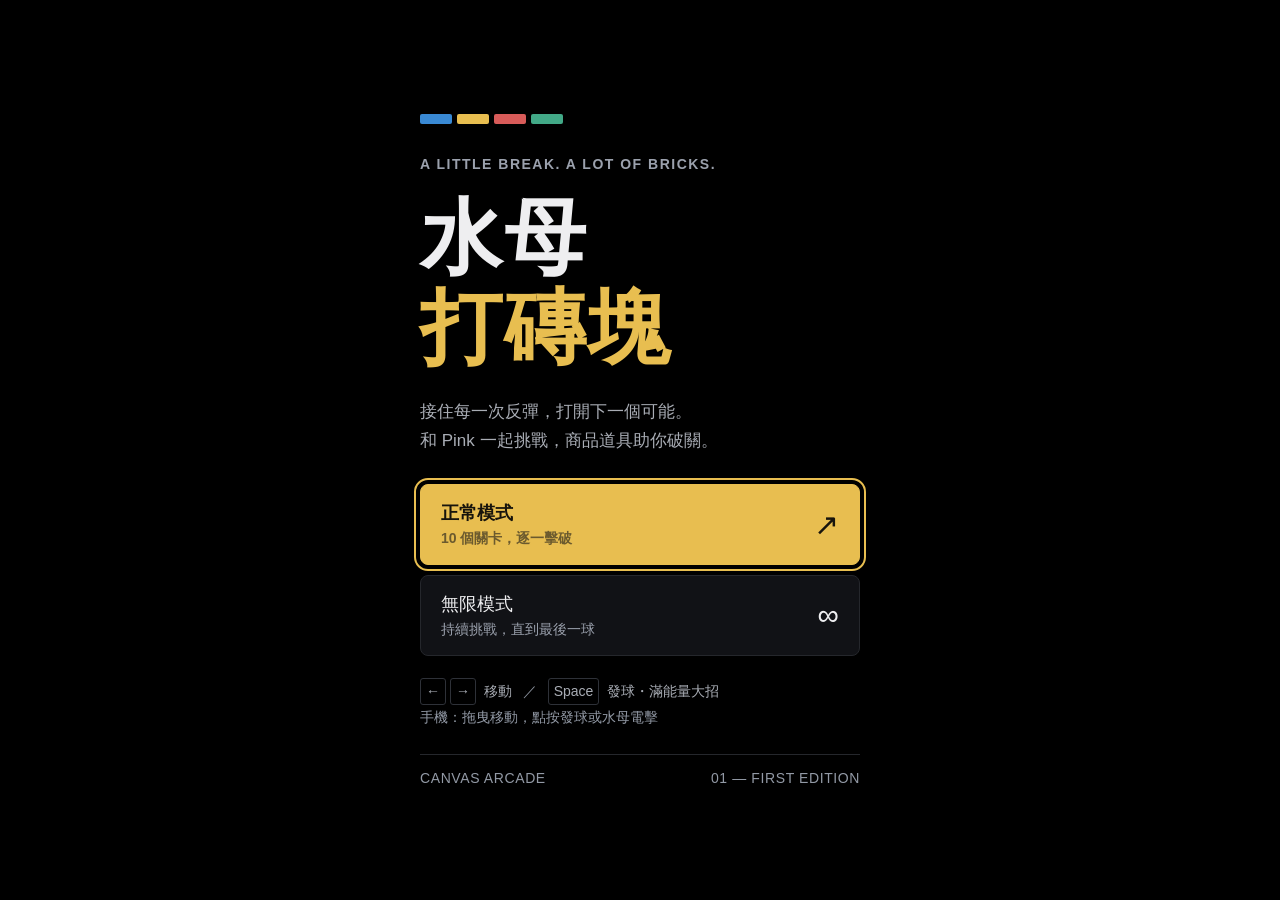
==== commit dcdb9575: "改名" ====
--- a/index.html
+++ b/index.html
@@ -5,7 +5,7 @@
   <meta name="viewport" content="width=device-width, initial-scale=1, viewport-fit=cover">
   <meta name="theme-color" content="#000000">
   <link rel="icon" href="data:image/svg+xml,%3Csvg xmlns='http://www.w3.org/2000/svg' viewBox='0 0 32 32'%3E%3Cpath fill='%233989D4' d='M2 5h12v9H2z'/%3E%3Cpath fill='%23E8BE50' d='M18 5h12v9H18z'/%3E%3Cpath fill='%23D85B59' d='M2 18h12v9H2z'/%3E%3Cpath fill='%2342A987' d='M18 18h12v9H18z'/%3E%3C/svg%3E">
-  <title>Block Breaker｜打磚塊</title>
+  <title>水母打磚塊</title>
   <link rel="stylesheet" href="style.css">
 </head>
 <body>
@@ -13,7 +13,7 @@
     <section id="home" class="home" aria-labelledby="home-title">
       <div class="brand-mark" aria-hidden="true"><i></i><i></i><i></i><i></i></div>
       <p class="eyebrow">A LITTLE BREAK. A LOT OF BRICKS.</p>
-      <h1 id="home-title">BLOCK<br><span>BREAKER</span><b>打磚塊</b></h1>
+      <h1 id="home-title" aria-label="水母打磚塊">水母<br><span>打磚塊</span></h1>
       <p class="intro">接住每一次反彈，打開下一個可能。<br>和 Pink 一起挑戰，商品道具助你破關。</p>
       <div class="mode-buttons">
         <button id="normal-mode" class="mode primary"><span>正常模式<small>10 個關卡，逐一擊破</small></span><span aria-hidden="true">↗</span></button>
@@ -25,7 +25,7 @@
 
     <section id="game-screen" class="game-screen" hidden aria-label="遊戲">
       <header class="game-header">
-        <div class="wordmark">BLOCK BREAKER<span id="mode-label">正常模式</span></div>
+        <div class="wordmark">水母打磚塊<span id="mode-label">正常模式</span></div>
         <button id="pause-button" class="icon-button" aria-label="暫停遊戲" title="暫停（Esc）">Ⅱ</button>
       </header>
       <div class="hud" aria-live="off">
@@ -35,7 +35,7 @@
       </div>
       <div class="play-layout">
       <div id="board-wrap" class="board-wrap">
-        <canvas id="game-canvas" width="480" height="640" tabindex="0" aria-label="打磚塊遊戲區。方向鍵移動、空白鍵發球或滿能量時發動水母電擊、Esc 暫停；觸控拖曳移動。"></canvas>
+        <canvas id="game-canvas" width="480" height="640" tabindex="0" aria-label="水母打磚塊遊戲區。方向鍵移動、空白鍵發球或滿能量時發動水母電擊、Esc 暫停；觸控拖曳移動。"></canvas>
         <div id="pickup-toast" class="pickup-toast" hidden aria-hidden="true"><span id="pickup-text"></span></div>
         <div id="overlay" class="overlay" hidden>
           <div class="dialog" role="dialog" aria-modal="true" aria-labelledby="dialog-title" aria-describedby="dialog-description">
--- a/style.css
+++ b/style.css
@@ -29,9 +29,8 @@
 .brand-mark i:nth-child(3) { background: #d85b59; }
 .brand-mark i:nth-child(4) { background: #42a987; }
 .eyebrow { color: var(--muted); font-size: var(--font-small); letter-spacing: 1.5px; font-weight: 600; margin: 0; }
-h1 { font-size: var(--font-home-title); letter-spacing: -3px; line-height: .98; font-weight: 800; margin: 21px 0 25px; }
+h1 { font-size: var(--font-home-title); letter-spacing: 2px; line-height: 1.1; font-weight: 800; margin: 21px 0 25px; }
 h1 > span { color: var(--yellow); }
-h1 > b { display: block; font-size: var(--font-hud-compact); font-weight: 500; letter-spacing: 6px; margin-top: 18px; }
 .intro { color: #a9adb5; font-size: var(--font-body); line-height: 1.7; margin: 0 0 28px; }
 .mode-buttons { display: grid; gap: 10px; }
 .mode { display: flex; align-items: center; justify-content: space-between; padding: 16px 20px; text-align: left; font-size: var(--font-button); }
@@ -116,6 +115,7 @@
 .sr-only { position: absolute; width: 1px; height: 1px; padding: 0; margin: -1px; overflow: hidden; clip: rect(0,0,0,0); white-space: nowrap; border: 0; }
 @media (max-height: 720px) { .brand-mark { margin-bottom: 12px; } h1 { font-size: calc(56px * var(--font-scale)); margin: 12px 0 16px; } h1 > b { margin-top: 12px; } .intro { margin-bottom: 14px; } .mode { padding: 10px 14px; } .home-controls { margin-top: 12px; } .home-footer { margin-top: 12px; padding-top: 10px; } }
 @media (max-width: 400px) { .app { padding-left: 12px; padding-right: 12px; } }
+@media (max-width: 400px) and (max-height: 720px) { .home h1 { font-size: calc(48px * var(--font-scale)); margin: 10px 0 12px; } }
 @container (max-width: 350px) {
   .wordmark { font-size: calc(16px * var(--font-scale)); letter-spacing: .6px; }
   .wordmark span { display: block; margin: 3px 0 0; }
